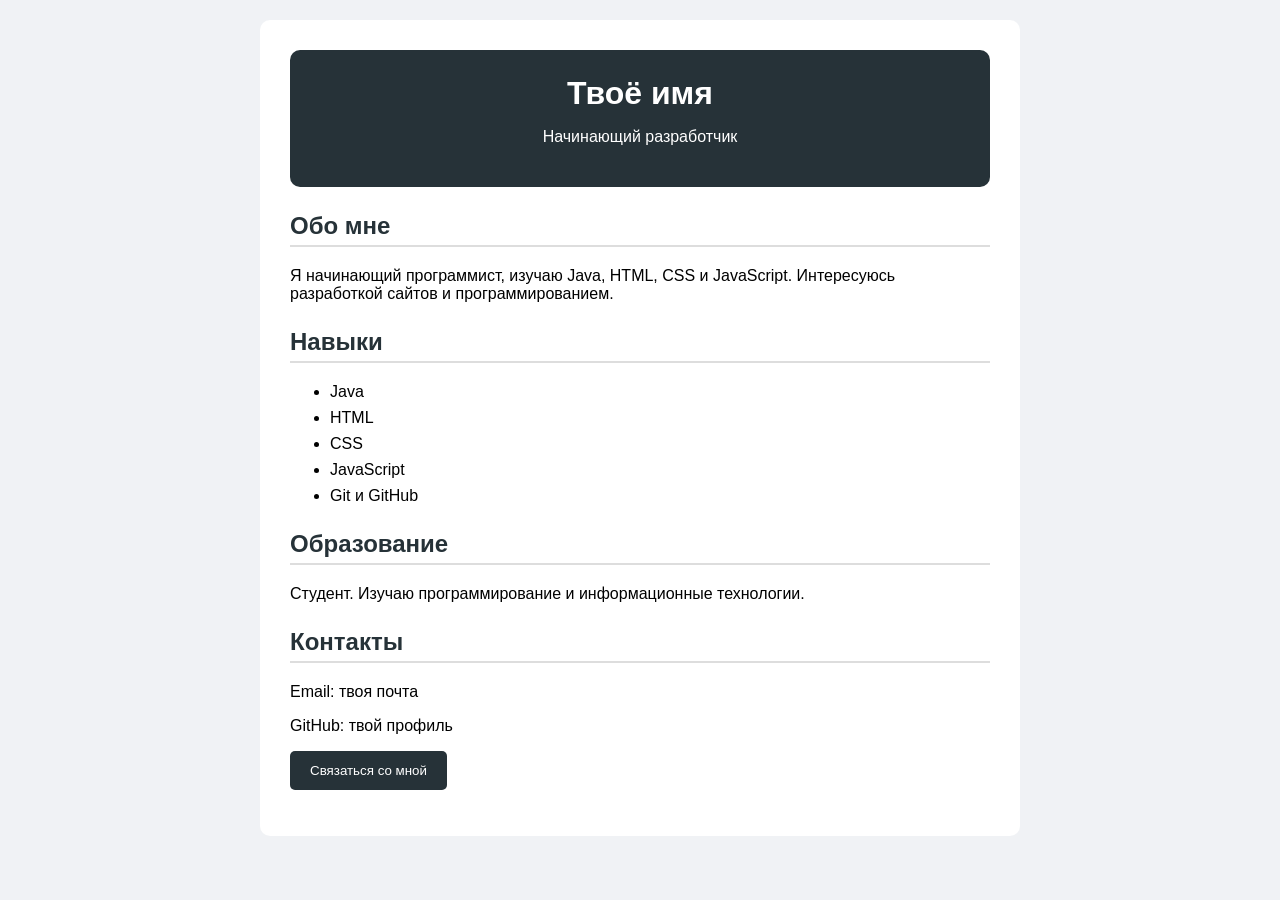
==== Resume Tamerlan/index.html @ 60552f6d "resume1" ====
<!DOCTYPE html>
<html lang="ru">
<head>
    <meta charset="UTF-8">
    <meta name="viewport" content="width=device-width, initial-scale=1.0">

    <title>Моё резюме</title>

    <link rel="stylesheet" href="style.css">
</head>
<body>

    <div class="resume">

        <header>
            <h1>Твоё имя</h1>
            <p>Начинающий разработчик</p>
        </header>

        <section>
            <h2>Обо мне</h2>
            <p>
                Я начинающий программист, изучаю
                Java, HTML, CSS и JavaScript.
                Интересуюсь разработкой сайтов
                и программированием.
            </p>
        </section>

        <section>
            <h2>Навыки</h2>
            <ul>
                <li>Java</li>
                <li>HTML</li>
                <li>CSS</li>
                <li>JavaScript</li>
                <li>Git и GitHub</li>
            </ul>
        </section>

        <section>
            <h2>Образование</h2>
            <p>
                Студент. Изучаю программирование
                и информационные технологии.
            </p>
        </section>

        <section>
            <h2>Контакты</h2>
            <p>Email: твоя почта</p>
            <p>GitHub: твой профиль</p>
        </section>

        <button onclick="showMessage()">
            Связаться со мной
        </button>

        <p id="message"></p>

    </div>

    <script src="script.js"></script>

</body>
</html>
---- Resume Tamerlan/style.css ----
body {
    font-family: Arial, sans-serif;
    background-color: #f0f2f5;
    margin: 0;
    padding: 20px;
}

.resume {
    max-width: 700px;
    margin: auto;
    background-color: white;
    padding: 30px;
    border-radius: 10px;
}

header {
    text-align: center;
    background-color: #263238;
    color: white;
    padding: 25px;
    border-radius: 10px;
}

h1 {
    margin: 0;
}

h2 {
    color: #263238;
    border-bottom: 2px solid #ddd;
    padding-bottom: 5px;
}

section {
    margin-top: 25px;
}

li {
    margin: 8px 0;
}

button {
    background-color: #263238;
    color: white;
    border: none;
    padding: 12px 20px;
    border-radius: 5px;
    cursor: pointer;
}

button:hover {
    background-color: #455a64;
}

#message {
    color: green;
    margin-top: 15px;
}
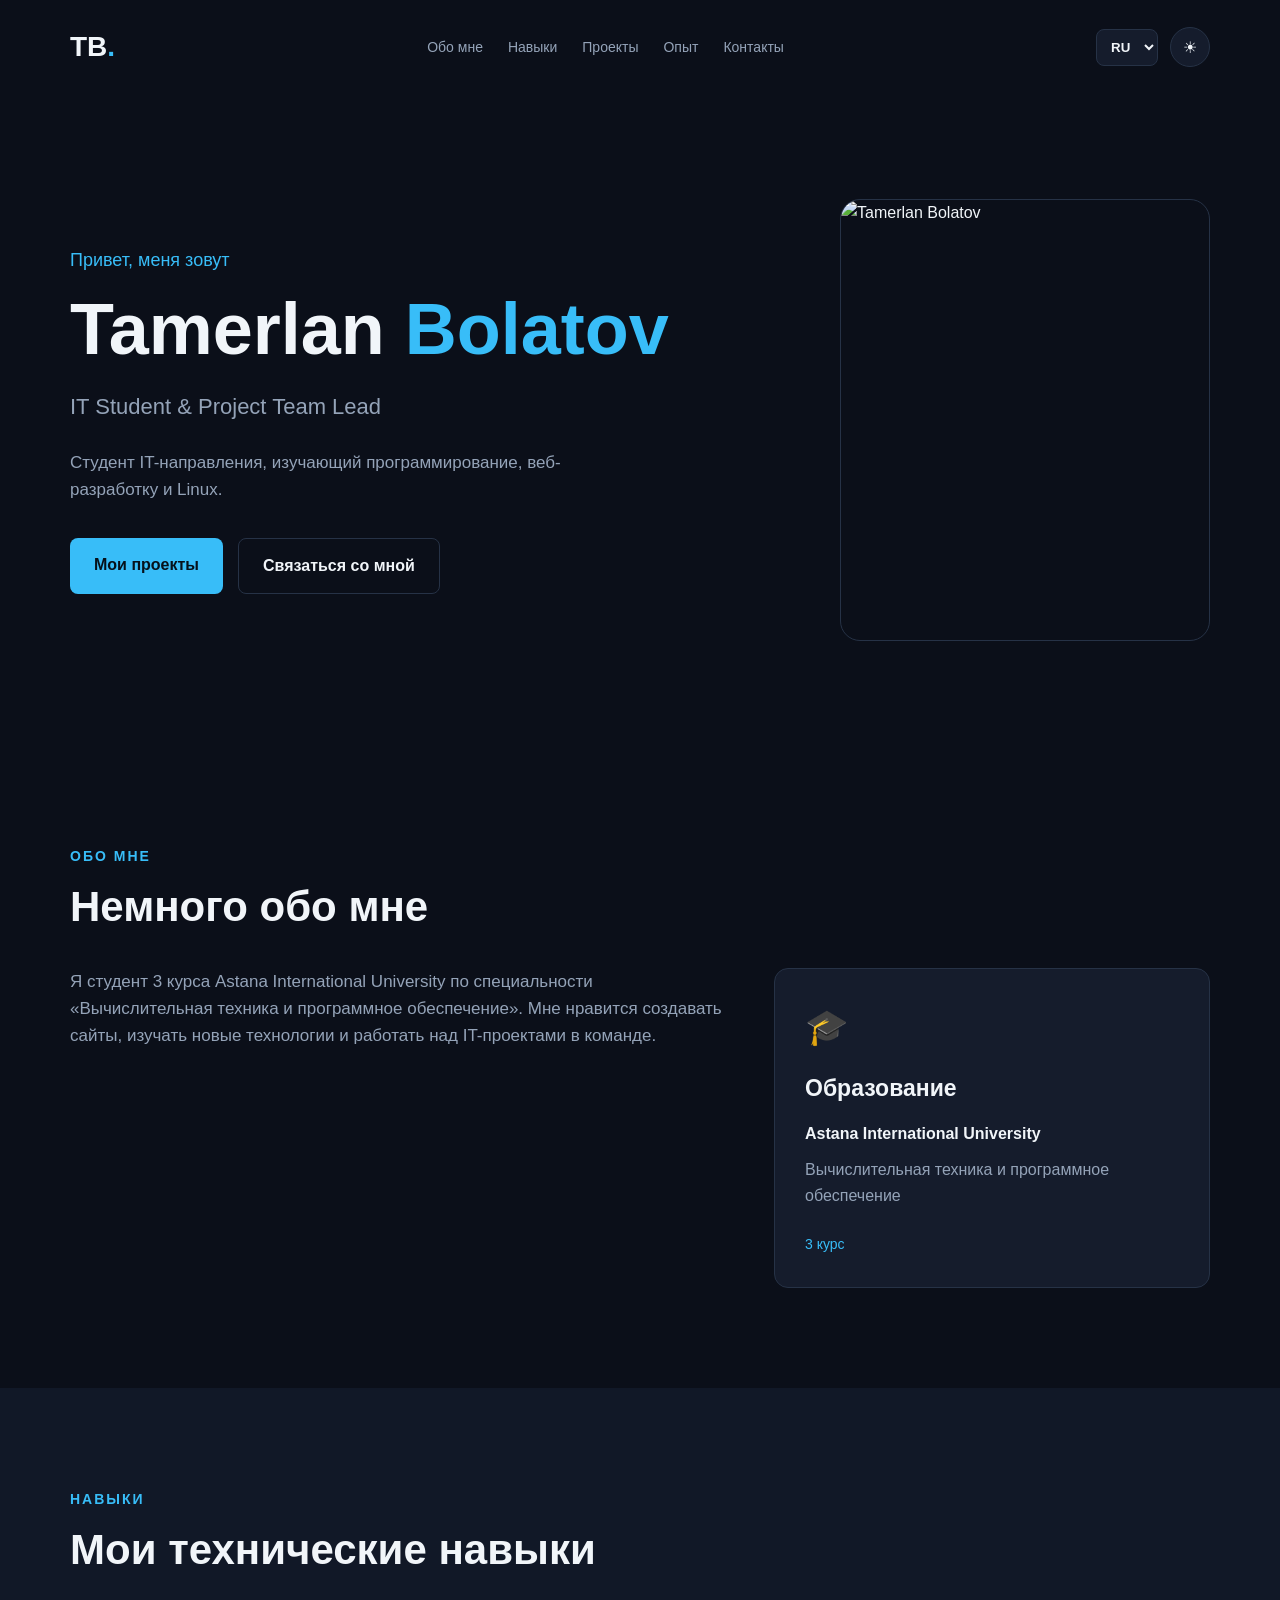
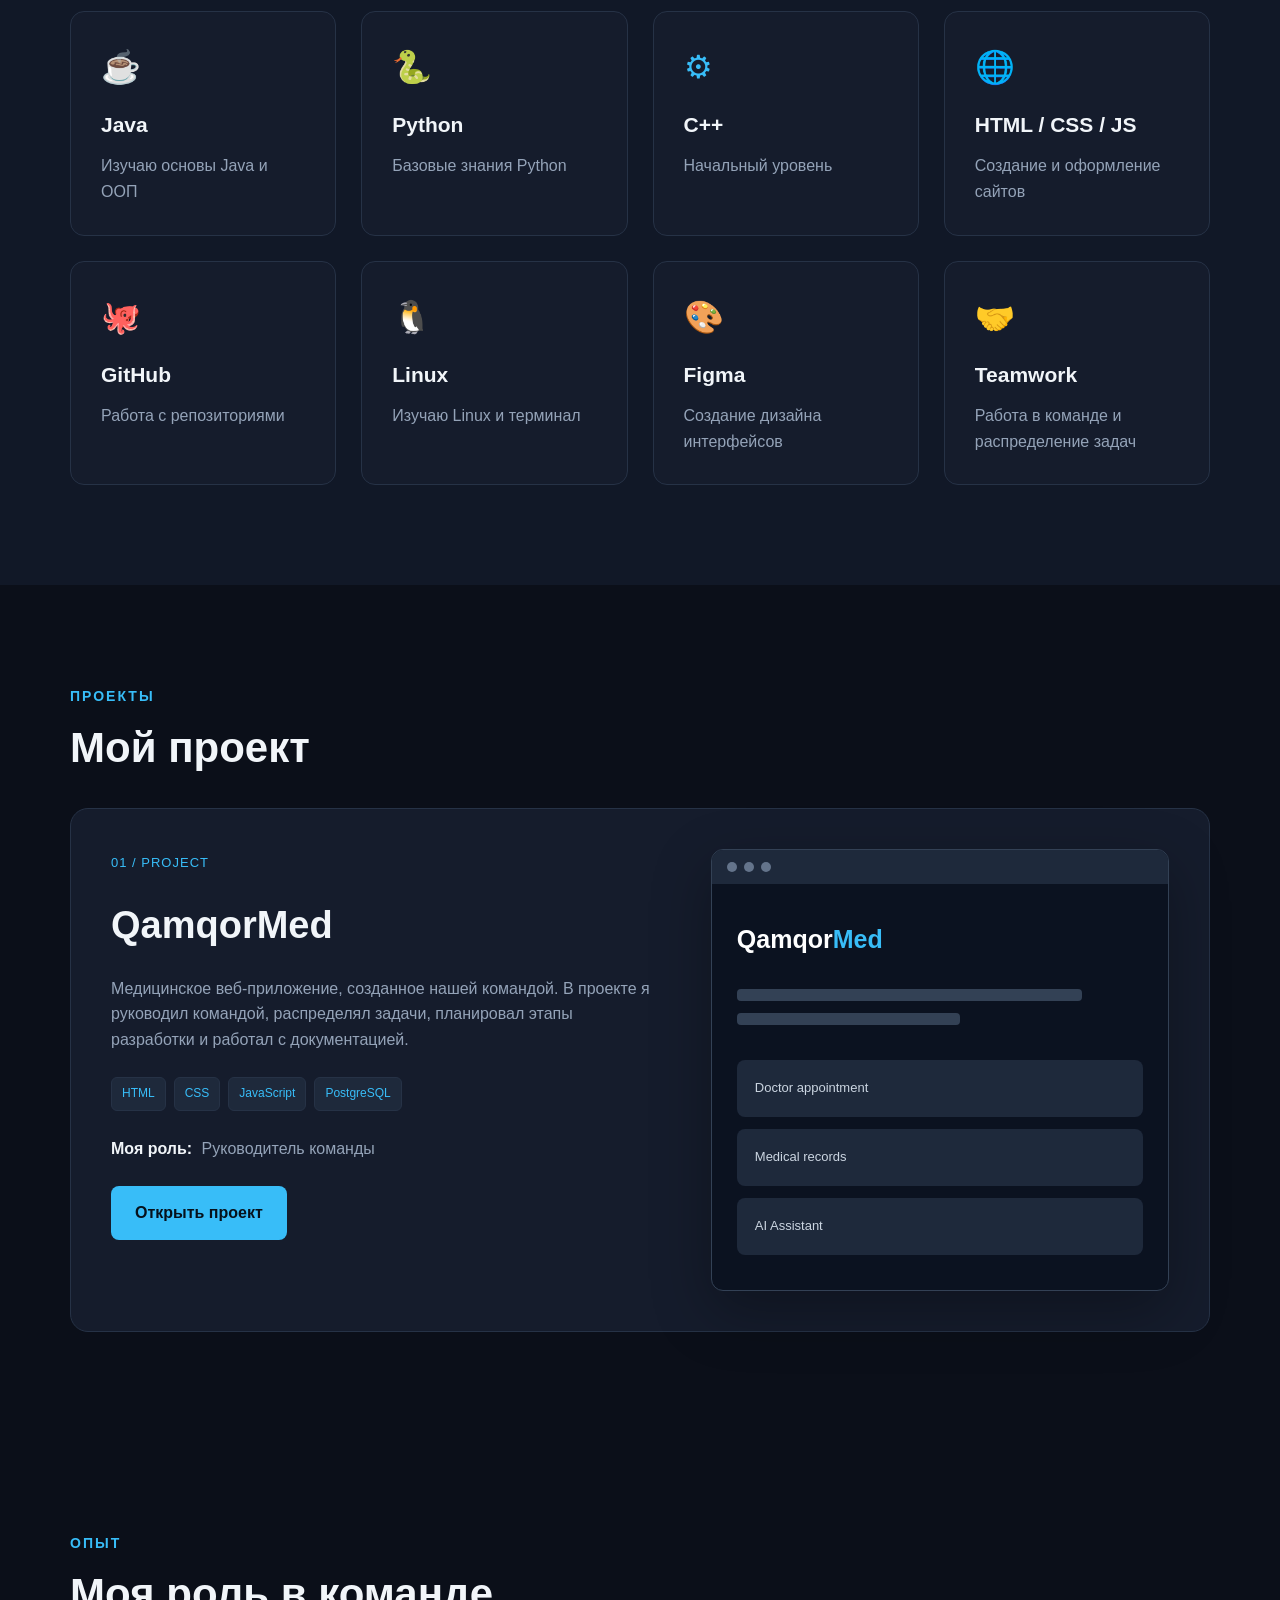
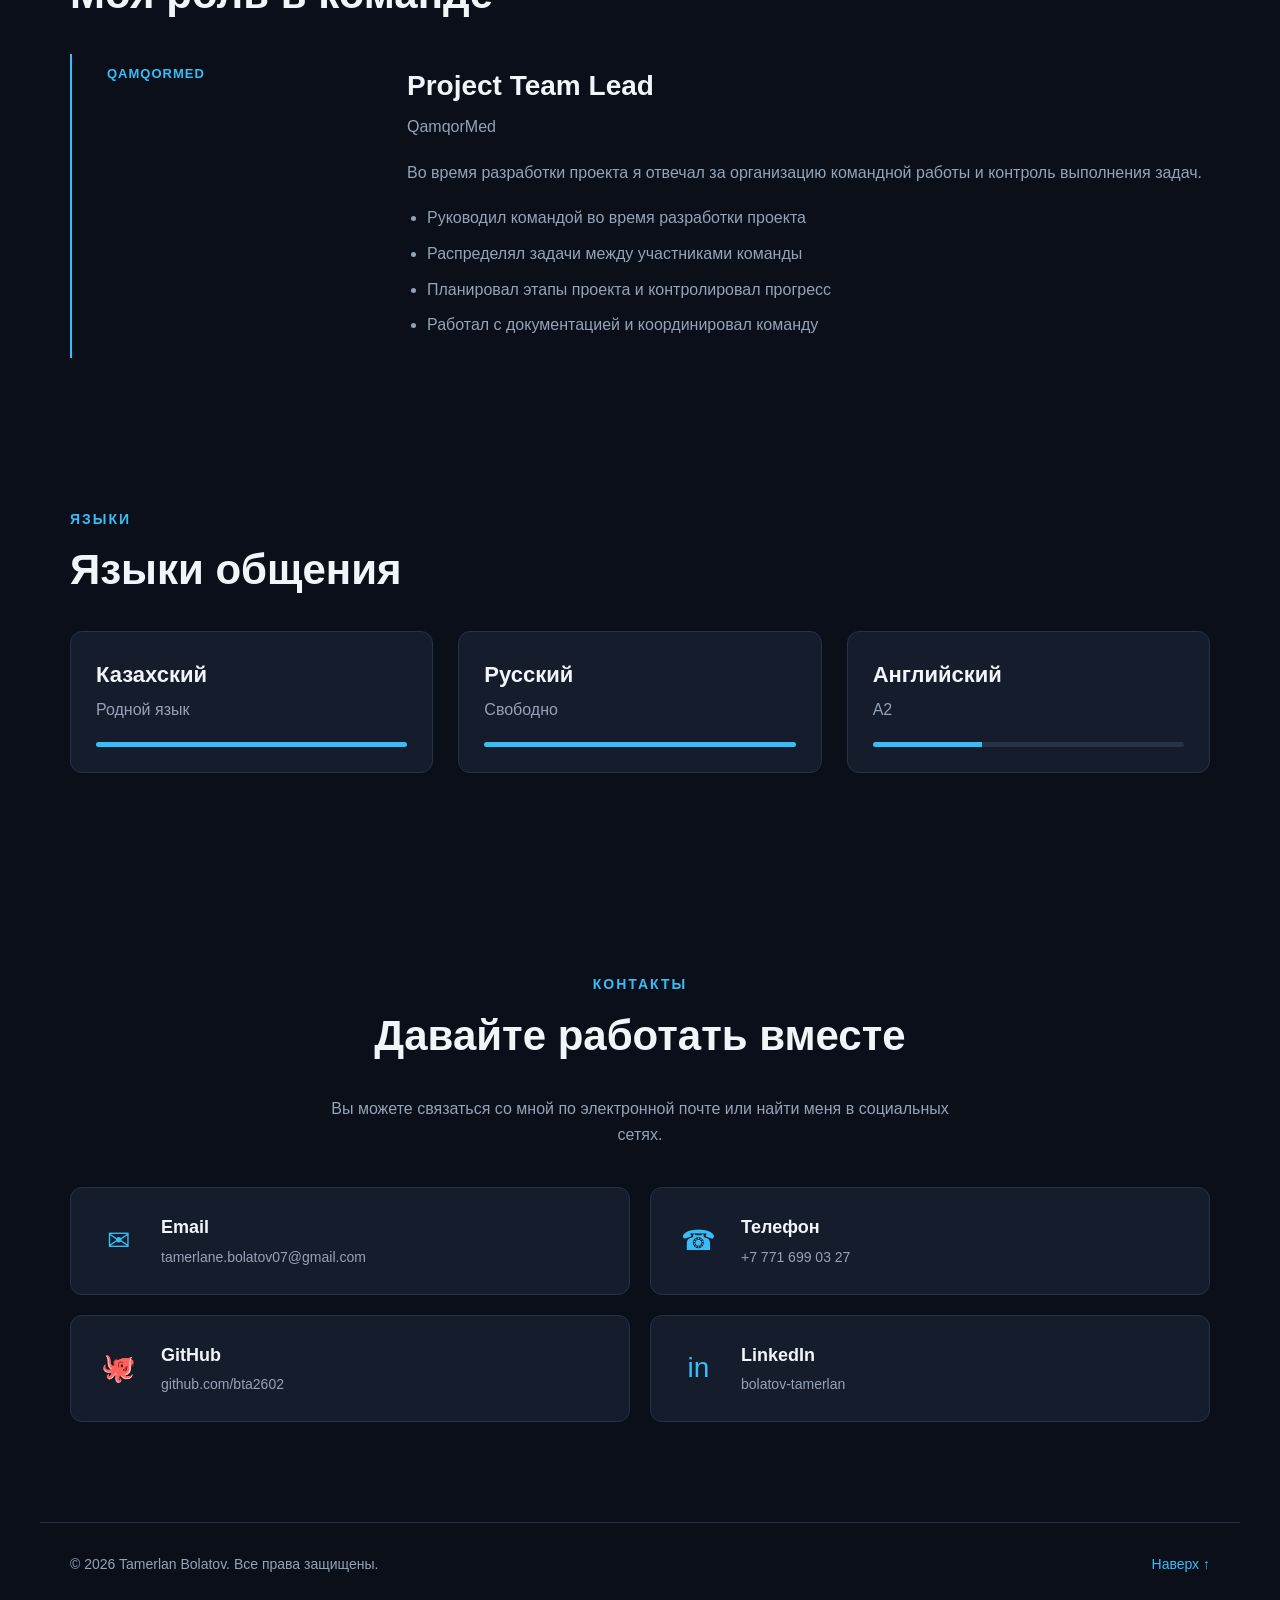
==== commit 8f472f9a: "final" ====
--- a/Resume Tamerlan/index.html
+++ b/Resume Tamerlan/index.html
@@ -1,66 +1,615 @@
 <!DOCTYPE html>
 <html lang="ru">
+
 <head>
     <meta charset="UTF-8">
     <meta name="viewport" content="width=device-width, initial-scale=1.0">
 
-    <title>Моё резюме</title>
+    <title>Tamerlan Bolatov | IT Student</title>
 
     <link rel="stylesheet" href="style.css">
 </head>
+
 <body>
 
-    <div class="resume">
-
-        <header>
-            <h1>Твоё имя</h1>
-            <p>Начинающий разработчик</p>
-        </header>
-
-        <section>
-            <h2>Обо мне</h2>
-            <p>
-                Я начинающий программист, изучаю
-                Java, HTML, CSS и JavaScript.
-                Интересуюсь разработкой сайтов
-                и программированием.
+<header class="header">
+    <nav class="navbar">
+
+        <a href="#home" class="logo">TB<span>.</span></a>
+
+        <div class="nav-links">
+            <a href="#about" data-lang="navAbout">Обо мне</a>
+            <a href="#skills" data-lang="navSkills">Навыки</a>
+            <a href="#projects" data-lang="navProjects">Проекты</a>
+            <a href="#experience" data-lang="navExperience">Опыт</a>
+            <a href="#contact" data-lang="navContact">Контакты</a>
+        </div>
+
+        <div class="header-actions">
+
+            <select id="languageSelect" aria-label="Выбор языка">
+                <option value="ru">RU</option>
+                <option value="kz">KZ</option>
+                <option value="en">EN</option>
+            </select>
+
+            <button id="themeButton" class="theme-button">
+                ☀
+            </button>
+
+        </div>
+
+    </nav>
+</header>
+
+
+<main>
+
+    <!-- Главный экран -->
+    <section id="home" class="hero section">
+
+        <div class="hero-text">
+
+            <p class="small-title" data-lang="hello">
+                Привет, меня зовут
             </p>
-        </section>
-
-        <section>
-            <h2>Навыки</h2>
-            <ul>
-                <li>Java</li>
-                <li>HTML</li>
-                <li>CSS</li>
-                <li>JavaScript</li>
-                <li>Git и GitHub</li>
-            </ul>
-        </section>
-
-        <section>
-            <h2>Образование</h2>
-            <p>
-                Студент. Изучаю программирование
-                и информационные технологии.
+
+            <h1>
+                Tamerlan <span>Bolatov</span>
+            </h1>
+
+            <h2 data-lang="profession">
+                IT Student & Project Team Lead
+            </h2>
+
+            <p class="hero-description" data-lang="heroDescription">
+                Студент IT-направления, изучающий программирование,
+                веб-разработку и Linux.
             </p>
-        </section>
-
-        <section>
-            <h2>Контакты</h2>
-            <p>Email: твоя почта</p>
-            <p>GitHub: твой профиль</p>
-        </section>
-
-        <button onclick="showMessage()">
-            Связаться со мной
-        </button>
-
-        <p id="message"></p>
-
-    </div>
-
-    <script src="script.js"></script>
+
+            <div class="hero-buttons">
+
+                <a href="#projects" class="button primary" data-lang="viewProjects">
+                    Мои проекты
+                </a>
+
+                <a href="#contact" class="button secondary" data-lang="contactMe">
+                    Связаться со мной
+                </a>
+
+            </div>
+
+        </div>
+
+
+        <div class="hero-photo">
+
+            <div class="photo-frame">
+                <img src="https://imglink.cc/cdn/SB_mbZWc0x.jpeg" alt="Tamerlan Bolatov">
+            </div>
+
+        </div>
+
+    </section>
+
+
+    <!-- Обо мне -->
+    <section id="about" class="section">
+
+        <p class="section-label" data-lang="aboutLabel">
+            ОБО МНЕ
+        </p>
+
+        <h2 class="section-title" data-lang="aboutTitle">
+            Немного обо мне
+        </h2>
+
+        <div class="about-grid">
+
+            <div class="about-text">
+
+                <p data-lang="aboutText">
+                    Я студент 3 курса Astana International University
+                    по специальности «Вычислительная техника и
+                    программное обеспечение». Мне нравится создавать
+                    сайты, изучать новые технологии и работать над
+                    IT-проектами в команде.
+                </p>
+
+            </div>
+
+
+            <div class="education-card">
+
+                <div class="card-icon">
+                    🎓
+                </div>
+
+                <h3 data-lang="educationTitle">
+                    Образование
+                </h3>
+
+                <p class="education-place">
+                    Astana International University
+                </p>
+
+                <p data-lang="educationSpeciality">
+                    Вычислительная техника и программное обеспечение
+                </p>
+
+                <span class="education-year" data-lang="educationYear">
+                    3 курс
+                </span>
+
+            </div>
+
+        </div>
+
+    </section>
+
+
+    <!-- Навыки -->
+    <section id="skills" class="section skills-section">
+
+        <p class="section-label" data-lang="skillsLabel">
+            НАВЫКИ
+        </p>
+
+        <h2 class="section-title" data-lang="skillsTitle">
+            Мои технические навыки
+        </h2>
+
+        <div class="skills-grid">
+
+            <div class="skill-card">
+
+                <div class="skill-icon">
+                    ☕
+                </div>
+
+                <h3>Java</h3>
+
+                <p data-lang="javaText">
+                    Изучаю основы Java и ООП
+                </p>
+
+            </div>
+
+
+            <div class="skill-card">
+
+                <div class="skill-icon">
+                    🐍
+                </div>
+
+                <h3>Python</h3>
+
+                <p data-lang="pythonText">
+                    Базовые знания Python
+                </p>
+
+            </div>
+
+
+            <div class="skill-card">
+
+                <div class="skill-icon">
+                    ⚙
+                </div>
+
+                <h3>C++</h3>
+
+                <p data-lang="cppText">
+                    Начальный уровень
+                </p>
+
+            </div>
+
+
+            <div class="skill-card">
+
+                <div class="skill-icon">
+                    🌐
+                </div>
+
+                <h3>HTML / CSS / JS</h3>
+
+                <p data-lang="webText">
+                    Создание и оформление сайтов
+                </p>
+
+            </div>
+
+
+            <div class="skill-card">
+
+                <div class="skill-icon">
+                    🐙
+                </div>
+
+                <h3>GitHub</h3>
+
+                <p data-lang="githubText">
+                    Работа с репозиториями
+                </p>
+
+            </div>
+
+
+            <div class="skill-card">
+
+                <div class="skill-icon">
+                    🐧
+                </div>
+
+                <h3>Linux</h3>
+
+                <p data-lang="linuxText">
+                    Изучаю Linux и терминал
+                </p>
+
+            </div>
+
+
+            <div class="skill-card">
+
+                <div class="skill-icon">
+                    🎨
+                </div>
+
+                <h3>Figma</h3>
+
+                <p data-lang="figmaText">
+                    Создание дизайна интерфейсов
+                </p>
+
+            </div>
+
+
+            <div class="skill-card">
+
+                <div class="skill-icon">
+                    🤝
+                </div>
+
+                <h3>Teamwork</h3>
+
+                <p data-lang="teamworkText">
+                    Работа в команде и распределение задач
+                </p>
+
+            </div>
+
+        </div>
+
+    </section>
+
+
+    <!-- Проекты -->
+    <section id="projects" class="section">
+
+        <p class="section-label" data-lang="projectsLabel">
+            ПРОЕКТЫ
+        </p>
+
+        <h2 class="section-title" data-lang="projectsTitle">
+            Мой проект
+        </h2>
+
+        <div class="project-card">
+
+            <div class="project-info">
+
+                <span class="project-number">
+                    01 / PROJECT
+                </span>
+
+                <h3>QamqorMed</h3>
+
+                <p class="project-description" data-lang="projectText">
+                    Медицинское веб-приложение, созданное нашей командой.
+                    В проекте я руководил командой, распределял задачи,
+                    планировал этапы разработки и работал с документацией.
+                </p>
+
+                <div class="project-tags">
+                    <span>HTML</span>
+                    <span>CSS</span>
+                    <span>JavaScript</span>
+                    <span>PostgreSQL</span>
+                </div>
+
+                <p class="project-role">
+                    <strong data-lang="roleTitle">
+                        Моя роль:
+                    </strong>
+
+                    <span data-lang="roleText">
+                        Project Team Lead
+                    </span>
+                </p>
+
+                <a
+                    href="https://qamqor-med.netlify.app/"
+                    target="_blank"
+                    class="button primary"
+                    data-lang="openProject"
+                >
+                    Открыть проект
+                </a>
+
+            </div>
+
+
+            <div class="project-visual">
+
+                <div class="project-window">
+
+                    <div class="window-top">
+                        <span></span>
+                        <span></span>
+                        <span></span>
+                    </div>
+
+                    <div class="window-content">
+
+                        <div class="window-logo">
+                            Qamqor<span>Med</span>
+                        </div>
+
+                        <div class="window-line"></div>
+                        <div class="window-line short"></div>
+
+                        <div class="window-cards">
+                            <div>Doctor appointment</div>
+                            <div>Medical records</div>
+                            <div>AI Assistant</div>
+                        </div>
+
+                    </div>
+
+                </div>
+
+            </div>
+
+        </div>
+
+    </section>
+
+
+    <!-- Опыт -->
+    <section id="experience" class="section">
+
+        <p class="section-label" data-lang="experienceLabel">
+            ОПЫТ
+        </p>
+
+        <h2 class="section-title" data-lang="experienceTitle">
+            Моя роль в команде
+        </h2>
+
+        <div class="experience-card">
+
+            <div class="experience-date">
+                QAMQORMED
+            </div>
+
+            <div class="experience-content">
+
+                <h3 data-lang="teamLeadTitle">
+                    Project Team Lead
+                </h3>
+
+                <p class="experience-company">
+                    QamqorMed
+                </p>
+
+                <p data-lang="experienceText">
+                    Во время разработки проекта я отвечал за организацию
+                    командной работы и контроль выполнения задач.
+                </p>
+
+                <ul>
+                    <li data-lang="experienceOne">
+                        Руководил командой во время разработки проекта
+                    </li>
+
+                    <li data-lang="experienceTwo">
+                        Распределял задачи между участниками команды
+                    </li>
+
+                    <li data-lang="experienceThree">
+                        Планировал этапы проекта и контролировал прогресс
+                    </li>
+
+                    <li data-lang="experienceFour">
+                        Работал с документацией и координировал команду
+                    </li>
+                </ul>
+
+            </div>
+
+        </div>
+
+    </section>
+
+
+    <!-- Языки -->
+    <section id="languages" class="section languages-section">
+
+        <p class="section-label" data-lang="languagesLabel">
+            ЯЗЫКИ
+        </p>
+
+        <h2 class="section-title" data-lang="languagesTitle">
+            Языки общения
+        </h2>
+
+        <div class="languages-grid">
+
+            <div class="language-card">
+
+                <h3 data-lang="kazakh">
+                    Казахский
+                </h3>
+
+                <p data-lang="native">
+                    Родной язык
+                </p>
+
+                <div class="language-bar">
+                    <div class="language-progress full"></div>
+                </div>
+
+            </div>
+
+
+            <div class="language-card">
+
+                <h3 data-lang="russian">
+                    Русский
+                </h3>
+
+                <p data-lang="fluent">
+                    Свободно
+                </p>
+
+                <div class="language-bar">
+                    <div class="language-progress full"></div>
+                </div>
+
+            </div>
+
+
+            <div class="language-card">
+
+                <h3 data-lang="english">
+                    Английский
+                </h3>
+
+                <p>
+                    A2
+                </p>
+
+                <div class="language-bar">
+                    <div class="language-progress beginner"></div>
+                </div>
+
+            </div>
+
+        </div>
+
+    </section>
+
+
+    <!-- Контакты -->
+    <section id="contact" class="section contact-section">
+
+        <p class="section-label" data-lang="contactLabel">
+            КОНТАКТЫ
+        </p>
+
+        <h2 class="section-title" data-lang="contactTitle">
+            Давайте работать вместе
+        </h2>
+
+        <p class="section-description" data-lang="contactText">
+            Вы можете связаться со мной по электронной почте
+            или найти меня в социальных сетях.
+        </p>
+
+        <div class="contact-grid">
+
+            <a
+                href="mailto:tamerlane.bolatov07@gmail.com"
+                class="contact-card"
+            >
+                <div class="contact-icon">
+                    ✉
+                </div>
+
+                <div>
+                    <h3>Email</h3>
+                    <p>tamerlane.bolatov07@gmail.com</p>
+                </div>
+            </a>
+
+
+            <a
+                href="tel:+77716990327"
+                class="contact-card"
+            >
+                <div class="contact-icon">
+                    ☎
+                </div>
+
+                <div>
+                    <h3 data-lang="phoneTitle">
+                        Телефон
+                    </h3>
+
+                    <p>
+                        +7 771 699 03 27
+                    </p>
+                </div>
+            </a>
+
+
+            <a
+                href="https://github.com/bta2602"
+                target="_blank"
+                class="contact-card"
+            >
+                <div class="contact-icon">
+                    🐙
+                </div>
+
+                <div>
+                    <h3>GitHub</h3>
+                    <p>github.com/bta2602</p>
+                </div>
+            </a>
+
+
+            <a
+                href="https://www.linkedin.com/in/bolatov-tamerlan"
+                target="_blank"
+                class="contact-card"
+            >
+                <div class="contact-icon">
+                    in
+                </div>
+
+                <div>
+                    <h3>LinkedIn</h3>
+                    <p>bolatov-tamerlan</p>
+                </div>
+            </a>
+
+        </div>
+
+    </section>
+
+</main>
+
+
+<footer>
+
+    <p>
+        © 2026 Tamerlan Bolatov.
+        <span data-lang="rights">
+            Все права защищены.
+        </span>
+    </p>
+
+    <a href="#home" data-lang="backToTop">
+        Наверх ↑
+    </a>
+
+</footer>
+
+
+<script src="script.js"></script>
 
 </body>
 </html>
--- a/Resume Tamerlan/style.css
+++ b/Resume Tamerlan/style.css
@@ -1,58 +1,935 @@
+/* =========================
+   ОСНОВНЫЕ НАСТРОЙКИ
+========================= */
+
+* {
+    margin: 0;
+    padding: 0;
+    box-sizing: border-box;
+}
+
+html {
+    scroll-behavior: smooth;
+}
+
+:root {
+    --background: #0b0f19;
+    --background-light: #111827;
+    --card: #151c2c;
+
+    --text: #f1f5f9;
+    --text-secondary: #94a3b8;
+
+    --accent: #38bdf8;
+    --border: #263246;
+}
+
 body {
     font-family: Arial, sans-serif;
-    background-color: #f0f2f5;
-    margin: 0;
-    padding: 20px;
-}
-
-.resume {
-    max-width: 700px;
+
+    background-color: var(--background);
+    color: var(--text);
+
+    line-height: 1.6;
+
+    transition:
+        background-color 0.3s,
+        color 0.3s;
+}
+
+a {
+    transition: 0.3s;
+}
+
+
+/* =========================
+   HEADER
+========================= */
+
+.header {
+    width: 100%;
+}
+
+.navbar {
+    width: 100%;
+    max-width: 1200px;
+
     margin: auto;
-    background-color: white;
+    padding: 25px 30px;
+
+    display: flex;
+    justify-content: space-between;
+    align-items: center;
+
+    gap: 20px;
+}
+
+.logo {
+    font-size: 28px;
+    font-weight: bold;
+
+    color: var(--text);
+    text-decoration: none;
+}
+
+.logo span {
+    color: var(--accent);
+}
+
+.nav-links {
+    display: flex;
+    gap: 25px;
+}
+
+.nav-links a {
+    color: var(--text-secondary);
+    text-decoration: none;
+    font-size: 14px;
+}
+
+.nav-links a:hover {
+    color: var(--accent);
+}
+
+.header-actions {
+    display: flex;
+    align-items: center;
+    gap: 12px;
+}
+
+#languageSelect {
+    padding: 9px 10px;
+
+    border: 1px solid var(--border);
+    border-radius: 8px;
+
+    background: var(--card);
+    color: var(--text);
+
+    cursor: pointer;
+    font-weight: 600;
+}
+
+.theme-button {
+    width: 40px;
+    height: 40px;
+
+    border: 1px solid var(--border);
+    border-radius: 50%;
+
+    background: var(--card);
+    color: var(--text);
+
+    cursor: pointer;
+    font-size: 16px;
+}
+
+.theme-button:hover,
+#languageSelect:hover {
+    opacity: 0.8;
+}
+
+
+/* =========================
+   ОБЩИЕ СТИЛИ
+========================= */
+
+.section {
+    max-width: 1200px;
+
+    margin: auto;
+    padding: 100px 30px;
+
+    opacity: 0;
+    transform: translateY(30px);
+
+    transition:
+        opacity 0.8s ease,
+        transform 0.8s ease;
+}
+
+.section.show-section {
+    opacity: 1;
+    transform: translateY(0);
+}
+
+.section-label {
+    color: var(--accent);
+
+    font-size: 14px;
+    font-weight: bold;
+
+    letter-spacing: 2px;
+    margin-bottom: 15px;
+}
+
+.section-title {
+    font-size: 42px;
+    line-height: 1.2;
+
+    margin-bottom: 35px;
+}
+
+.section-description {
+    color: var(--text-secondary);
+
+    max-width: 650px;
+    margin: 0 auto 40px;
+}
+
+
+/* =========================
+   HERO
+========================= */
+
+.hero {
+    min-height: 650px;
+
+    display: flex;
+    justify-content: space-between;
+    align-items: center;
+
+    gap: 60px;
+
+    opacity: 1;
+    transform: translateY(0);
+}
+
+.hero-text {
+    max-width: 600px;
+}
+
+.small-title {
+    color: var(--accent);
+    font-size: 18px;
+    margin-bottom: 15px;
+}
+
+.hero h1 {
+    font-size: 72px;
+    line-height: 1.1;
+
+    margin-bottom: 20px;
+}
+
+.hero h1 span {
+    color: var(--accent);
+}
+
+.hero h2 {
+    font-size: 22px;
+    font-weight: normal;
+
+    color: var(--text-secondary);
+
+    margin-bottom: 25px;
+}
+
+.hero-description {
+    color: var(--text-secondary);
+
+    font-size: 17px;
+    max-width: 500px;
+
+    margin-bottom: 35px;
+}
+
+.hero-buttons {
+    display: flex;
+    gap: 15px;
+    flex-wrap: wrap;
+}
+
+.button {
+    display: inline-block;
+
+    padding: 14px 24px;
+
+    border-radius: 8px;
+
+    text-decoration: none;
+    font-weight: bold;
+}
+
+.button:hover {
+    transform: translateY(-3px);
+}
+
+.button.primary {
+    background: var(--accent);
+    color: #06111b;
+}
+
+.button.secondary {
+    border: 1px solid var(--border);
+    color: var(--text);
+}
+
+.button.secondary:hover {
+    background: var(--card);
+}
+
+
+/* =========================
+   PHOTO
+========================= */
+
+.hero-photo {
+    position: relative;
+    width: 370px;
+
+    flex-shrink: 0;
+}
+
+.photo-frame {
+    position: relative;
+    z-index: 2;
+
+    border-radius: 20px;
+    overflow: hidden;
+
+    border: 1px solid var(--border);
+}
+
+.photo-frame img {
+    display: block;
+
+    width: 100%;
+    height: 440px;
+
+    object-fit: cover;
+}
+
+
+/* =========================
+   ABOUT
+========================= */
+
+.about-grid {
+    display: grid;
+
+    grid-template-columns: 1.5fr 1fr;
+    gap: 50px;
+
+    align-items: start;
+}
+
+.about-text p {
+    color: var(--text-secondary);
+
+    font-size: 17px;
+    margin-bottom: 20px;
+}
+
+.education-card {
+    background: var(--card);
+
+    border: 1px solid var(--border);
+
     padding: 30px;
-    border-radius: 10px;
-}
-
-header {
+    border-radius: 14px;
+}
+
+.card-icon {
+    font-size: 35px;
+    margin-bottom: 15px;
+}
+
+.education-card h3 {
+    font-size: 23px;
+    margin-bottom: 15px;
+}
+
+.education-card p {
+    color: var(--text-secondary);
+    margin-bottom: 10px;
+}
+
+.education-place {
+    color: var(--text) !important;
+    font-weight: bold;
+}
+
+.education-year {
+    display: inline-block;
+
+    margin-top: 15px;
+
+    color: var(--accent);
+    font-size: 14px;
+}
+
+
+/* =========================
+   SKILLS
+========================= */
+
+.skills-section {
+    max-width: 100%;
+
+    background: var(--background-light);
+
+    padding-left: max(30px, calc((100% - 1140px) / 2));
+    padding-right: max(30px, calc((100% - 1140px) / 2));
+}
+
+.skills-grid {
+    display: grid;
+
+    grid-template-columns: repeat(4, 1fr);
+    gap: 25px;
+}
+
+.skill-card {
+    background: var(--card);
+
+    border: 1px solid var(--border);
+
+    padding: 30px;
+    border-radius: 14px;
+
+    transition:
+        transform 0.3s,
+        border-color 0.3s;
+}
+
+.skill-card:hover {
+    transform: translateY(-5px);
+    border-color: var(--accent);
+}
+
+.skill-icon {
+    color: var(--accent);
+
+    font-size: 32px;
+    margin-bottom: 15px;
+}
+
+.skill-card h3 {
+    font-size: 21px;
+    margin-bottom: 12px;
+}
+
+.skill-card p {
+    color: var(--text-secondary);
+}
+
+
+/* =========================
+   PROJECTS
+========================= */
+
+.project-card {
+    display: grid;
+
+    grid-template-columns: 1.2fr 1fr;
+    gap: 50px;
+
+    background: var(--card);
+
+    border: 1px solid var(--border);
+    border-radius: 18px;
+
+    padding: 40px;
+}
+
+.project-number {
+    color: var(--accent);
+
+    font-size: 13px;
+    letter-spacing: 1px;
+}
+
+.project-info h3 {
+    font-size: 38px;
+    margin: 20px 0;
+}
+
+.project-description {
+    color: var(--text-secondary);
+    margin-bottom: 25px;
+}
+
+.project-tags {
+    display: flex;
+    flex-wrap: wrap;
+
+    gap: 8px;
+    margin-bottom: 25px;
+}
+
+.project-tags span {
+    background: #1e293b;
+    color: var(--accent);
+
+    border: 1px solid var(--border);
+
+    padding: 6px 10px;
+    border-radius: 6px;
+
+    font-size: 12px;
+}
+
+.project-role {
+    color: var(--text-secondary);
+    margin-bottom: 25px;
+}
+
+.project-role strong {
+    color: var(--text);
+    margin-right: 5px;
+}
+
+
+/* =========================
+   PROJECT WINDOW
+========================= */
+
+.project-visual {
+    display: flex;
+
+    align-items: center;
+    justify-content: center;
+}
+
+.project-window {
+    width: 100%;
+
+    background: #0b1220;
+
+    border: 1px solid #334155;
+    border-radius: 12px;
+
+    overflow: hidden;
+
+    box-shadow: 0 20px 60px rgba(0, 0, 0, 0.3);
+}
+
+.window-top {
+    background: #1e293b;
+
+    padding: 12px 15px;
+
+    display: flex;
+    gap: 7px;
+}
+
+.window-top span {
+    width: 10px;
+    height: 10px;
+
+    background: #64748b;
+    border-radius: 50%;
+}
+
+.window-content {
+    padding: 35px 25px;
+}
+
+.window-logo {
+    color: white;
+
+    font-size: 25px;
+    font-weight: bold;
+
+    margin-bottom: 30px;
+}
+
+.window-logo span {
+    color: #38bdf8;
+}
+
+.window-line {
+    height: 12px;
+    width: 85%;
+
+    background: #334155;
+    border-radius: 4px;
+
+    margin-bottom: 12px;
+}
+
+.window-line.short {
+    width: 55%;
+}
+
+.window-cards {
+    display: grid;
+    gap: 12px;
+
+    margin-top: 35px;
+}
+
+.window-cards div {
+    background: #1e293b;
+
+    padding: 18px;
+    border-radius: 8px;
+
+    color: #cbd5e1;
+    font-size: 13px;
+}
+
+
+/* =========================
+   EXPERIENCE
+========================= */
+
+.experience-card {
+    display: grid;
+
+    grid-template-columns: 250px 1fr;
+    gap: 50px;
+
+    border-left: 2px solid var(--accent);
+
+    padding: 10px 0 10px 35px;
+}
+
+.experience-date {
+    color: var(--accent);
+
+    font-size: 13px;
+    font-weight: bold;
+
+    letter-spacing: 1px;
+}
+
+.experience-content h3 {
+    font-size: 28px;
+    margin-bottom: 5px;
+}
+
+.experience-company {
+    color: var(--accent);
+    margin-bottom: 20px;
+}
+
+.experience-content p {
+    color: var(--text-secondary);
+    margin-bottom: 20px;
+}
+
+.experience-content ul {
+    padding-left: 20px;
+    color: var(--text-secondary);
+}
+
+.experience-content li {
+    margin-bottom: 10px;
+}
+
+
+/* =========================
+   LANGUAGES
+========================= */
+
+.languages-section {
+    padding-top: 50px;
+}
+
+.languages-grid {
+    display: grid;
+
+    grid-template-columns: repeat(3, 1fr);
+    gap: 25px;
+}
+
+.language-card {
+    background: var(--card);
+
+    border: 1px solid var(--border);
+
+    padding: 25px;
+    border-radius: 12px;
+}
+
+.language-card h3 {
+    font-size: 22px;
+    margin-bottom: 5px;
+}
+
+.language-card p {
+    color: var(--text-secondary);
+    margin-bottom: 20px;
+}
+
+.language-bar {
+    height: 5px;
+
+    background: var(--border);
+    border-radius: 5px;
+
+    overflow: hidden;
+}
+
+.language-progress {
+    height: 100%;
+    background: var(--accent);
+}
+
+.language-progress.full {
+    width: 100%;
+}
+
+.language-progress.beginner {
+    width: 35%;
+}
+
+
+/* =========================
+   CONTACTS
+========================= */
+
+.contact-section {
     text-align: center;
-    background-color: #263238;
-    color: white;
+}
+
+.contact-grid {
+    display: grid;
+
+    grid-template-columns: repeat(2, 1fr);
+    gap: 20px;
+
+    text-align: left;
+}
+
+.contact-card {
+    display: flex;
+    align-items: center;
+    gap: 20px;
+
     padding: 25px;
-    border-radius: 10px;
-}
-
-h1 {
-    margin: 0;
-}
-
-h2 {
-    color: #263238;
-    border-bottom: 2px solid #ddd;
-    padding-bottom: 5px;
-}
-
-section {
-    margin-top: 25px;
-}
-
-li {
-    margin: 8px 0;
-}
-
-button {
-    background-color: #263238;
-    color: white;
-    border: none;
-    padding: 12px 20px;
-    border-radius: 5px;
-    cursor: pointer;
-}
-
-button:hover {
-    background-color: #455a64;
-}
-
-#message {
-    color: green;
-    margin-top: 15px;
+
+    background: var(--card);
+
+    border: 1px solid var(--border);
+    border-radius: 12px;
+
+    text-decoration: none;
+    color: var(--text);
+
+    transition:
+        transform 0.3s,
+        border-color 0.3s;
+}
+
+.contact-card:hover {
+    transform: translateY(-4px);
+    border-color: var(--accent);
+}
+
+.contact-icon {
+    font-size: 28px;
+    color: var(--accent);
+
+    width: 45px;
+    text-align: center;
+}
+
+.contact-card h3 {
+    font-size: 18px;
+    margin-bottom: 4px;
+}
+
+.contact-card p {
+    color: var(--text-secondary);
+
+    font-size: 14px;
+    word-break: break-word;
+}
+
+
+/* =========================
+   FOOTER
+========================= */
+
+footer {
+    max-width: 1200px;
+
+    margin: auto;
+    padding: 30px;
+
+    border-top: 1px solid var(--border);
+
+    display: flex;
+    justify-content: space-between;
+
+    gap: 20px;
+
+    color: var(--text-secondary);
+    font-size: 14px;
+}
+
+footer a {
+    color: var(--accent);
+    text-decoration: none;
+}
+
+footer a:hover {
+    text-decoration: underline;
+}
+
+
+/* =========================
+   LIGHT THEME
+========================= */
+
+body.light-theme {
+    --background: #f8fafc;
+    --background-light: #e2e8f0;
+    --card: #ffffff;
+
+    --text: #0f172a;
+    --text-secondary: #475569;
+
+    --accent: #0284c7;
+    --border: #cbd5e1;
+}
+
+body.light-theme .project-tags span {
+    background: #e0f2fe;
+}
+
+body.light-theme .project-window {
+    background: #e2e8f0;
+}
+
+body.light-theme .window-top {
+    background: #cbd5e1;
+}
+
+body.light-theme .window-logo {
+    color: #0f172a;
+}
+
+
+/* =========================
+   RESPONSIVE
+========================= */
+
+@media (max-width: 1000px) {
+
+    .nav-links {
+        gap: 12px;
+    }
+
+    .hero {
+        flex-direction: column-reverse;
+        text-align: center;
+        padding-top: 50px;
+    }
+
+    .hero-description {
+        margin-left: auto;
+        margin-right: auto;
+    }
+
+    .hero-buttons {
+        justify-content: center;
+    }
+
+    .hero h1 {
+        font-size: 55px;
+    }
+
+    .skills-grid {
+        grid-template-columns: repeat(2, 1fr);
+    }
+
+    .about-grid {
+        grid-template-columns: 1fr;
+    }
+
+    .project-card {
+        grid-template-columns: 1fr;
+    }
+
+    .languages-grid {
+        grid-template-columns: 1fr;
+    }
+
+    .experience-card {
+        grid-template-columns: 1fr;
+        gap: 15px;
+    }
+
+    .hero-photo {
+        width: 320px;
+    }
+
+}
+
+@media (max-width: 700px) {
+
+    .navbar {
+        padding: 20px;
+
+        flex-wrap: wrap;
+        gap: 15px;
+    }
+
+    .nav-links {
+        order: 3;
+
+        width: 100%;
+
+        justify-content: center;
+        flex-wrap: wrap;
+        gap: 15px;
+    }
+
+    .header-actions {
+        margin-left: auto;
+    }
+
+    .hero {
+        padding: 40px 20px;
+    }
+
+    .hero h1 {
+        font-size: 43px;
+    }
+
+    .hero h2 {
+        font-size: 19px;
+    }
+
+    .hero-photo {
+        width: 280px;
+    }
+
+    .photo-frame img {
+        height: 340px;
+    }
+
+    .section {
+        padding: 70px 20px;
+    }
+
+    .section-title {
+        font-size: 32px;
+    }
+
+    .skills-grid {
+        grid-template-columns: 1fr;
+    }
+
+    .project-card {
+        padding: 25px;
+    }
+
+    .project-info h3 {
+        font-size: 30px;
+    }
+
+    .contact-grid {
+        grid-template-columns: 1fr;
+    }
+
+    footer {
+        flex-direction: column;
+        text-align: center;
+    }
+
 }
